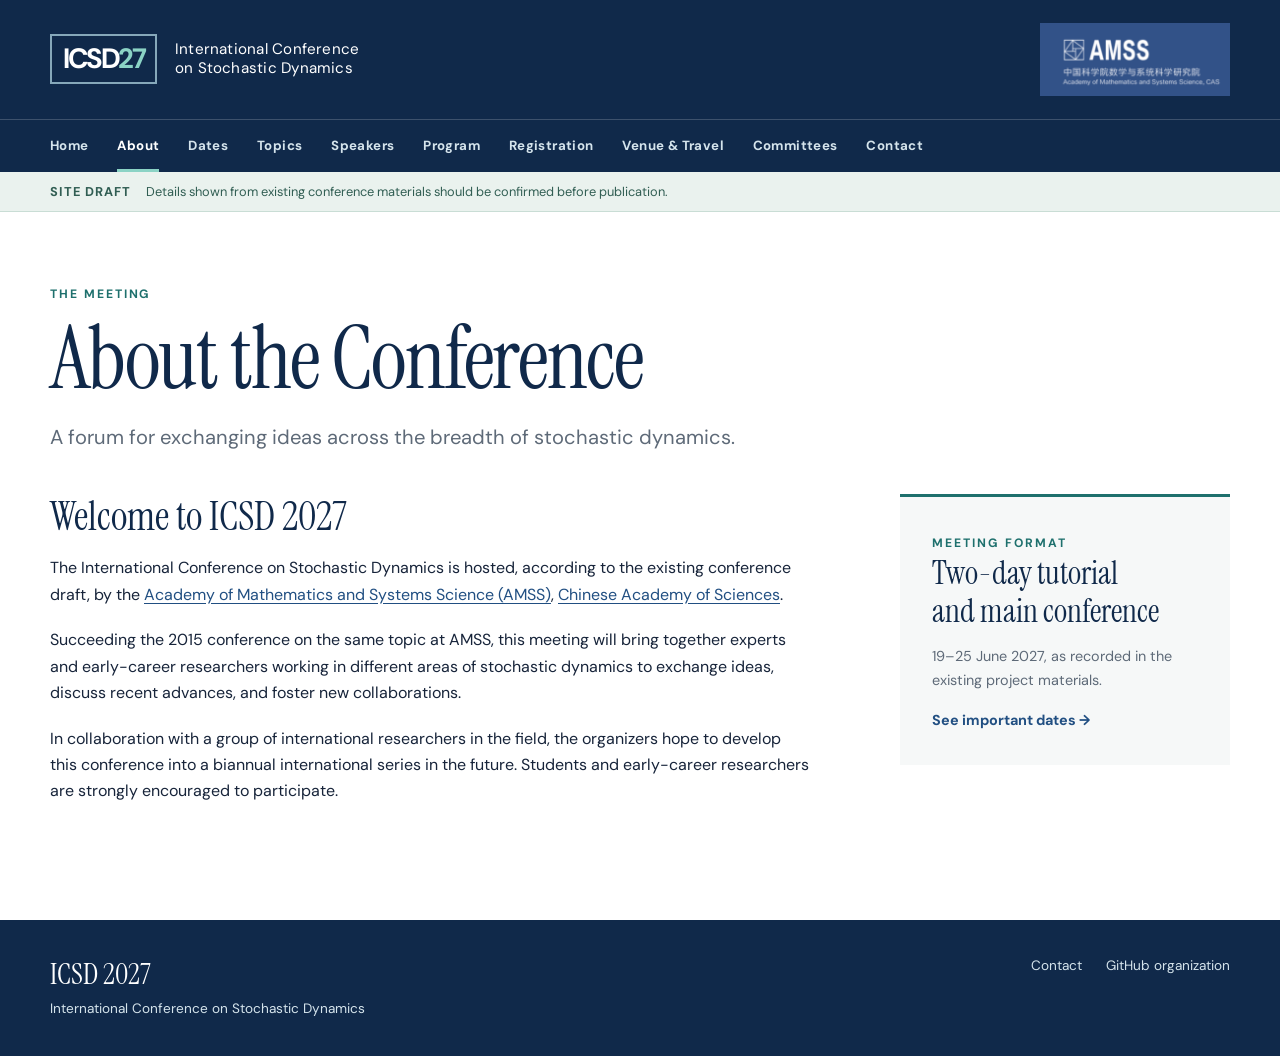
==== about.html @ 12ec457f "Prepare ICSD 2027 conference website draft" ====
<!doctype html>
<html lang="en">
<head>
  <meta charset="utf-8">
  <meta name="viewport" content="width=device-width, initial-scale=1">
  <meta name="description" content="ICSD 2027 — International Conference on Stochastic Dynamics. Conference information, program, speakers, registration and travel.">
  <title>About the Conference | ICSD 2027</title>
  <link rel="stylesheet" href="style.css">
</head>
<body>
  <a class="skip-link" href="#main">Skip to main content</a>
  <header class="site-header">
    <div class="container header-inner">
      <a class="brand" href="index.html" aria-label="ICSD 2027 home">
        <span class="brand-mark">ICSD<span>27</span></span>
        <span class="brand-name">International Conference<br>on Stochastic Dynamics</span>
      </a>
      <a class="host-logo" href="https://amss.cas.cn/" aria-label="Academy of Mathematics and Systems Science website">
        <img src="images/amss-logo.png" width="772" height="294" alt="Academy of Mathematics and Systems Science, CAS">
      </a>
    </div>
    <nav class="site-nav" aria-label="Main navigation"><div class="container"><ul><li><a href="index.html">Home</a></li>
<li><a href="about.html" aria-current="page">About</a></li>
<li><a href="dates.html">Dates</a></li>
<li><a href="topics.html">Topics</a></li>
<li><a href="speakers.html">Speakers</a></li>
<li><a href="program.html">Program</a></li>
<li><a href="registration.html">Registration</a></li>
<li><a href="travel-info.html">Venue &amp; Travel</a></li>
<li><a href="committees.html">Committees</a></li>
<li><a href="contact.html">Contact</a></li></ul></div></nav>
  </header>
  <div class="review-strip"><div class="container"><strong>Site draft</strong><span>Details shown from existing conference materials should be confirmed before publication.</span></div></div>
  <main id="main" tabindex="-1">
    <div class="container page-heading">
      <p class="eyebrow">The meeting</p>
      <h1>About the Conference</h1>
      <p class="lead">A forum for exchanging ideas across the breadth of stochastic dynamics.</p>
    </div>
    
<section class="container reading-layout"><div class="reading-main"><h2>Welcome to ICSD 2027</h2><p>The International Conference on Stochastic Dynamics is hosted, according to the existing conference draft, by the <a href="https://amss.cas.cn/">Academy of Mathematics and Systems Science (AMSS)</a>, <a href="https://english.cas.cn/">Chinese Academy of Sciences</a>.</p><p>Succeeding the 2015 conference on the same topic at AMSS, this meeting will bring together experts and early-career researchers working in different areas of stochastic dynamics to exchange ideas, discuss recent advances, and foster new collaborations.</p><p>In collaboration with a group of international researchers in the field, the organizers hope to develop this conference into a biannual international series in the future. Students and early-career researchers are strongly encouraged to participate.</p></div><aside class="side-note"><span class="fact-label">Meeting format</span><strong>Two-day tutorial<br>and main conference</strong><p>19–25 June 2027, as recorded in the existing project materials.</p><a href="dates.html">See important dates <span aria-hidden="true">→</span></a></aside></section>

  </main>
  <footer class="site-footer"><div class="container footer-inner"><div><a class="footer-brand" href="index.html">ICSD 2027</a><p>International Conference on Stochastic Dynamics</p></div><div class="footer-links"><a href="contact.html">Contact</a><a href="https://github.com/ICSD-2027">GitHub organization</a></div></div></footer>
</body>
</html>
---- style.css ----
@import url('https://fonts.googleapis.com/css2?family=DM+Sans:wght@400;500;600;700&family=Instrument+Serif:ital@0;1&display=swap');
:root {
  color-scheme:light;
  --navy:#10294a;
  --blue:#214f82;
  --teal:#1e706d;
  --ink:#17243a;
  --muted:#5e6a78;
  --line:#dce5ec;
  --paper:#f6f8f8;
  --white:#fff;
  --serif:'Instrument Serif',Georgia,serif;
  --sans:'DM Sans',Arial,sans-serif
}
* {
  box-sizing:border-box
}
html {
  scroll-behavior:smooth
}
body {
  min-height:100vh;
  display:flex;
  flex-direction:column;
  margin:0;
  color:var(--ink);
  background:var(--white);
  font:16px/1.65 var(--sans)
}
a {
  color:var(--blue);
  text-underline-offset:.2em
}
a:hover {
  color:var(--teal)
}
:focus-visible {
  outline:3px solid #d69b4d;
  outline-offset:4px
}
img {
  max-width:100%;
  height:auto
}
.container {
  width:min(100% - 3rem,1180px);
  margin-inline:auto
}
.skip-link {
  position:absolute;
  z-index:9;
  top:.5rem;
  left:.5rem;
  padding:.65rem 1rem;
  background:#fff;
  transform:translateY(-160%)
}
.skip-link:focus {
  transform:none
}
.site-header {
  background:var(--navy);
  color:#fff
}
.header-inner {
  display:flex;
  justify-content:space-between;
  align-items:center;
  gap:2rem;
  padding-block:1.45rem
}
.brand {
  display:flex;
  align-items:center;
  gap:1.1rem;
  color:#fff;
  text-decoration:none
}
.brand:hover,.site-nav a:hover,.footer-brand:hover {
  color:#fff
}
.brand-mark {
  font-size:1.75rem;
  font-weight:700;
  letter-spacing:-.09em;
  line-height:1;
  border:2px solid #86a8ba;
  padding:.55rem .7rem .57rem;
  white-space:nowrap
}
.brand-mark span {
  color:#8bd3c5
}
.brand-name {
  font-size:.95rem;
  line-height:1.3;
  letter-spacing:.015em
}
.host-logo {
  display:block;
  width:190px;
  flex:none
}
.host-logo img {
  display:block;
  width:100%
}
.site-nav {
  border-top:1px solid #ffffff30
}
.site-nav ul {
  display:flex;
  gap:1.8rem;
  margin:0;
  padding:0;
  list-style:none;
  overflow-x:auto;
  scrollbar-width:thin
}
.site-nav a {
  display:block;
  white-space:nowrap;
  padding:.95rem 0 .75rem;
  border-bottom:3px solid transparent;
  color:#d5e4ec;
  font-size:.83rem;
  font-weight:700;
  letter-spacing:.03em;
  text-decoration:none
}
.site-nav a[aria-current=page],.site-nav a:hover {
  border-bottom-color:#8bd3c5;
  color:#fff
}
.review-strip {
  background:#eaf2ee;
  border-bottom:1px solid #c9ddd5;
  color:#315e53;
  font-size:.8rem
}
.review-strip .container {
  display:flex;
  gap:.9rem;
  align-items:center;
  padding-block:.55rem
}
.review-strip strong {
  text-transform:uppercase;
  letter-spacing:.08em;
  white-space:nowrap
}
.page-heading {
  padding-block:4.5rem 2.5rem
}
.eyebrow,.section-kicker,.fact-label,.program-number {
  margin:0 0 .75rem;
  color:var(--teal);
  font-size:.76rem;
  font-weight:700;
  letter-spacing:.16em;
  text-transform:uppercase
}
.page-heading h1 {
  max-width:900px;
  margin:0;
  color:var(--navy);
  font:clamp(3rem,6.8vw,6.25rem)/.98 var(--serif);
  letter-spacing:-.025em
}
.lead {
  max-width:720px;
  margin:1.35rem 0 0;
  color:var(--muted);
  font-size:clamp(1.05rem,1.6vw,1.26rem);
  line-height:1.55
}
.hero-grid {
  display:grid;
  grid-template-columns:1.05fr .95fr;
  min-height:430px;
  background:var(--paper);
  overflow:hidden
}
.hero-copy {
  padding:clamp(2rem,5vw,4.5rem)
}
.hero-copy p:not(.section-kicker) {
  max-width:64ch;
  margin:0 0 1.1rem
}
.hero-copy p+p {
  margin-top:.8rem
}
.actions {
  display:flex;
  align-items:center;
  flex-wrap:wrap;
  gap:1.6rem;
  margin-top:2rem
}
.button {
  display:inline-flex;
  gap:2rem;
  align-items:center;
  background:var(--navy);
  color:#fff;
  padding:.8rem 1.15rem;
  text-decoration:none;
  font-size:.9rem;
  font-weight:700
}
.button:hover {
  background:var(--blue);
  color:#fff
}
.text-link {
  font-size:.9rem;
  font-weight:700;
  text-decoration:none
}
.text-link span {
  padding-left:.35rem
}
.hero-art {
  position:relative;
  min-height:320px;
  background:linear-gradient(145deg,#153a62,#0d2746 65%,#174a62);
  overflow:hidden
}
.hero-art:after {
  content:'';
  position:absolute;
  inset:0;
  background:radial-gradient(circle at 74% 32%,#7bbeb455,transparent 35%)
}
.orbit {
  position:absolute;
  left:50%;
  top:51%;
  width:66%;
  aspect-ratio:1;
  border:1px solid #a8dad080;
  border-radius:50%;
  transform:translate(-50%,-50%) rotate(-24deg)
}
.orbit:before {
  content:'';
  position:absolute;
  top:12%;
  left:12%;
  width:12px;
  aspect-ratio:1;
  background:#a8dad0;
  border-radius:50%
}
.orbit-two {
  width:95%;
  transform:translate(-50%,-50%) rotate(87deg);
  border-color:#a8dad050
}
.orbit-three {
  width:130%;
  transform:translate(-50%,-50%) rotate(210deg);
  border-color:#a8dad030
}
.art-label {
  position:absolute;
  z-index:1;
  right:8%;
  bottom:9%;
  color:#dcece8;
  font-size:.8rem;
  font-weight:700;
  line-height:1.2;
  letter-spacing:.22em;
  text-align:right
}
.facts {
  display:grid;
  grid-template-columns:repeat(3,1fr);
  border-bottom:1px solid var(--line)
}
.facts>div {
  padding:1.9rem 1.5rem 1.9rem 0
}
.facts>div+div {
  padding-left:1.5rem;
  border-left:1px solid var(--line)
}
.facts strong,.side-note strong {
  display:block;
  color:var(--navy);
  font:clamp(1.5rem,2.5vw,2.1rem)/1.18 var(--serif)
}
.facts small {
  display:block;
  color:var(--muted);
  font-size:.8rem;
  margin-top:.5rem
}
.section-block {
  padding-block:4.5rem
}
.top-tight {
  padding-top:0
}
.section-head {
  display:flex;
  justify-content:space-between;
  align-items:end;
  gap:3rem;
  margin-bottom:1.5rem
}
.section-head h2,.host-panel h2 {
  margin:0;
  color:var(--navy);
  font:clamp(2.2rem,4vw,3.6rem)/1.05 var(--serif)
}
.section-head>p {
  max-width:380px;
  color:var(--muted);
  margin:0
}
.card-grid {
  display:grid;
  grid-template-columns:repeat(4,1fr);
  gap:1px;
  background:var(--line);
  border:1px solid var(--line)
}
.feature-card {
  position:relative;
  min-height:225px;
  padding:1.55rem;
  background:#fff;
  text-decoration:none
}
.feature-card:hover {
  background:#f1f7f5
}
.feature-card span {
  color:var(--teal);
  font-size:.75rem;
  font-weight:700
}
.feature-card h3 {
  margin:2.1rem 0 .4rem;
  color:var(--navy);
  font:1.8rem/1.12 var(--serif)
}
.feature-card p {
  margin:0;
  color:var(--muted);
  font-size:.88rem
}
.feature-card b {
  position:absolute;
  top:1.3rem;
  right:1.5rem;
  font-size:1.2rem
}
.host-panel {
  display:flex;
  justify-content:space-between;
  align-items:center;
  gap:2rem;
  margin-bottom:5rem;
  padding:2.2rem 2.5rem;
  background:#eaf2ee
}
.host-panel h2 {
  font-size:2.3rem
}
.host-panel p:last-child {
  margin:.6rem 0 0;
  color:var(--muted)
}
.reading-layout {
  display:grid;
  grid-template-columns:minmax(0,1.5fr) minmax(260px,.65fr);
  gap:clamp(2rem,7vw,7rem);
  padding-bottom:6rem
}
.reading-main {
  max-width:70ch
}
.reading-main h2 {
  margin:0 0 1.1rem;
  color:var(--navy);
  font:2.5rem/1.1 var(--serif)
}
.reading-main h2:not(:first-child) {
  margin-top:2.5rem
}
.reading-main p {
  margin:0 0 1.2rem
}
.side-note {
  align-self:start;
  padding:2rem;
  background:var(--paper);
  border-top:3px solid var(--teal)
}
.side-note p {
  color:var(--muted);
  font-size:.9rem
}
.side-note a,.program-panel a {
  font-size:.9rem;
  font-weight:700;
  text-decoration:none
}
.inline-pending {
  color:#995b23;
  font-weight:700
}
.timeline {
  border-top:1px solid var(--line)
}
.timeline-row {
  display:grid;
  grid-template-columns:220px 1fr auto;
  align-items:start;
  gap:2rem;
  padding:1.8rem 0;
  border-bottom:1px solid var(--line)
}
.timeline-date {
  color:var(--navy);
  font-weight:700
}
.timeline-row h2 {
  margin:0;
  color:var(--navy);
  font:1.9rem/1.1 var(--serif)
}
.timeline-row p {
  margin:.45rem 0 0;
  color:var(--muted)
}
.status {
  padding:.25rem .6rem;
  border:1px solid #dfbe9c;
  color:#925d2e;
  font-size:.72rem;
  font-weight:700;
  text-transform:uppercase;
  white-space:nowrap
}
.status-draft {
  border-color:#c4d8d3;
  color:#357167
}
.person-grid,.program-grid,.info-grid,.committee-grid {
  display:grid;
  grid-template-columns:repeat(2,1fr);
  gap:1rem
}
.person-card,.program-panel,.info-card,.committee-panel {
  padding:1.7rem;
  border:1px solid var(--line)
}
.person-card h3,.info-card h2,.program-panel h2,.committee-panel h2 {
  margin:0;
  color:var(--navy);
  font:2rem/1.1 var(--serif)
}
.person-card p,.info-card p,.program-panel p {
  margin:.7rem 0 0;
  color:var(--muted)
}
.subtle-note {
  color:var(--muted);
  font-size:.9rem;
  margin:1.6rem 0 0
}
.first-note {
  margin:0 0 1.4rem
}
.program-panel {
  min-height:260px;
  padding:2rem
}
.program-panel h2 {
  margin:2rem 0 .8rem
}
.program-panel a {
  display:inline-block;
  margin-top:1.3rem
}
.info-grid {
  grid-template-columns:repeat(3,1fr)
}
.info-card h2 {
  margin:1.3rem 0 0
}
.committee-panel h2 {
  margin-bottom:1.3rem
}
.committee-panel ul {
  list-style:none;
  padding:0;
  margin:0
}
.committee-panel li {
  padding:.55rem 0;
  border-top:1px solid var(--line);
  font-weight:700
}
.committee-panel li small {
  display:block;
  color:var(--muted);
  font-size:.8rem;
  font-weight:400
}
.committee-panel em {
  margin-left:.4rem;
  color:var(--teal);
  font-size:.75rem;
  font-style:normal;
  font-weight:700;
  text-transform:uppercase
}
.site-footer {
  margin-top:auto;
  background:var(--navy);
  color:#d5e4ec
}
.footer-inner {
  display:flex;
  justify-content:space-between;
  gap:2rem;
  padding-block:2.2rem
}
.footer-brand {
  color:#fff;
  font:1.8rem var(--serif);
  text-decoration:none
}
.footer-inner p {
  margin:.3rem 0 0;
  font-size:.85rem
}
.footer-links {
  display:flex;
  align-items:start;
  gap:1.5rem
}
.footer-links a {
  color:#d5e4ec;
  font-size:.85rem;
  text-decoration:none
}
@media(max-width:900px) {
  .site-nav ul {
  gap:1.25rem
}
.hero-grid {
  grid-template-columns:1fr 40%
}
.card-grid {
  grid-template-columns:repeat(2,1fr)
}
.info-grid {
  grid-template-columns:1fr 1fr
}
.timeline-row {
  grid-template-columns:180px 1fr
}
.timeline-row .status {
  grid-column:2;
  justify-self:start
}
}
@media(max-width:650px) {
  .container {
  width:min(100% - 2rem,1180px)
}
.header-inner {
  align-items:start;
  padding-block:1rem
}
.brand {
  gap:.65rem
}
.brand-mark {
  font-size:1.25rem;
  padding:.45rem .5rem
}
.brand-name {
  font-size:.74rem
}
.host-logo {
  width:110px
}
.site-nav ul {
  gap:1.1rem
}
.site-nav a {
  padding:.7rem 0 .6rem
}
.review-strip .container {
  align-items:start;
  gap:.5rem;
  flex-direction:column
}
.page-heading {
  padding-block:3rem 2rem
}
.page-heading h1 {
  font-size:clamp(2.8rem,12vw,4.5rem)
}
.hero-grid,.reading-layout {
  grid-template-columns:1fr
}
.hero-copy {
  padding:2rem
}
.hero-art {
  min-height:240px
}
.facts {
  grid-template-columns:1fr
}
.facts>div,.facts>div+div {
  padding:1.15rem 0;
  border-left:0;
  border-top:1px solid var(--line)
}
.facts>div:first-child {
  border-top:0
}
.section-block {
  padding-block:3rem
}
.top-tight {
  padding-top:0
}
.section-head {
  display:block
}
.section-head>p {
  margin-top:1rem
}
.card-grid,.person-grid,.program-grid,.info-grid,.committee-grid {
  grid-template-columns:1fr
}
.feature-card {
  min-height:185px
}
.feature-card h3 {
  margin-top:1.3rem
}
.host-panel {
  display:block;
  padding:1.6rem;
  margin-bottom:3rem
}
.host-panel .text-link {
  display:inline-block;
  margin-top:1.3rem
}
.reading-layout {
  gap:2rem;
  padding-bottom:3rem
}
.timeline-row {
  grid-template-columns:1fr;
  gap:.4rem
}
.timeline-row .status {
  grid-column:1;
  margin-top:.5rem
}
.footer-inner {
  display:block
}
.footer-links {
  margin-top:1.5rem
}
}
@media(prefers-reduced-motion:reduce) {
  html {
  scroll-behavior:auto
}
}
main {
  flex:1
}
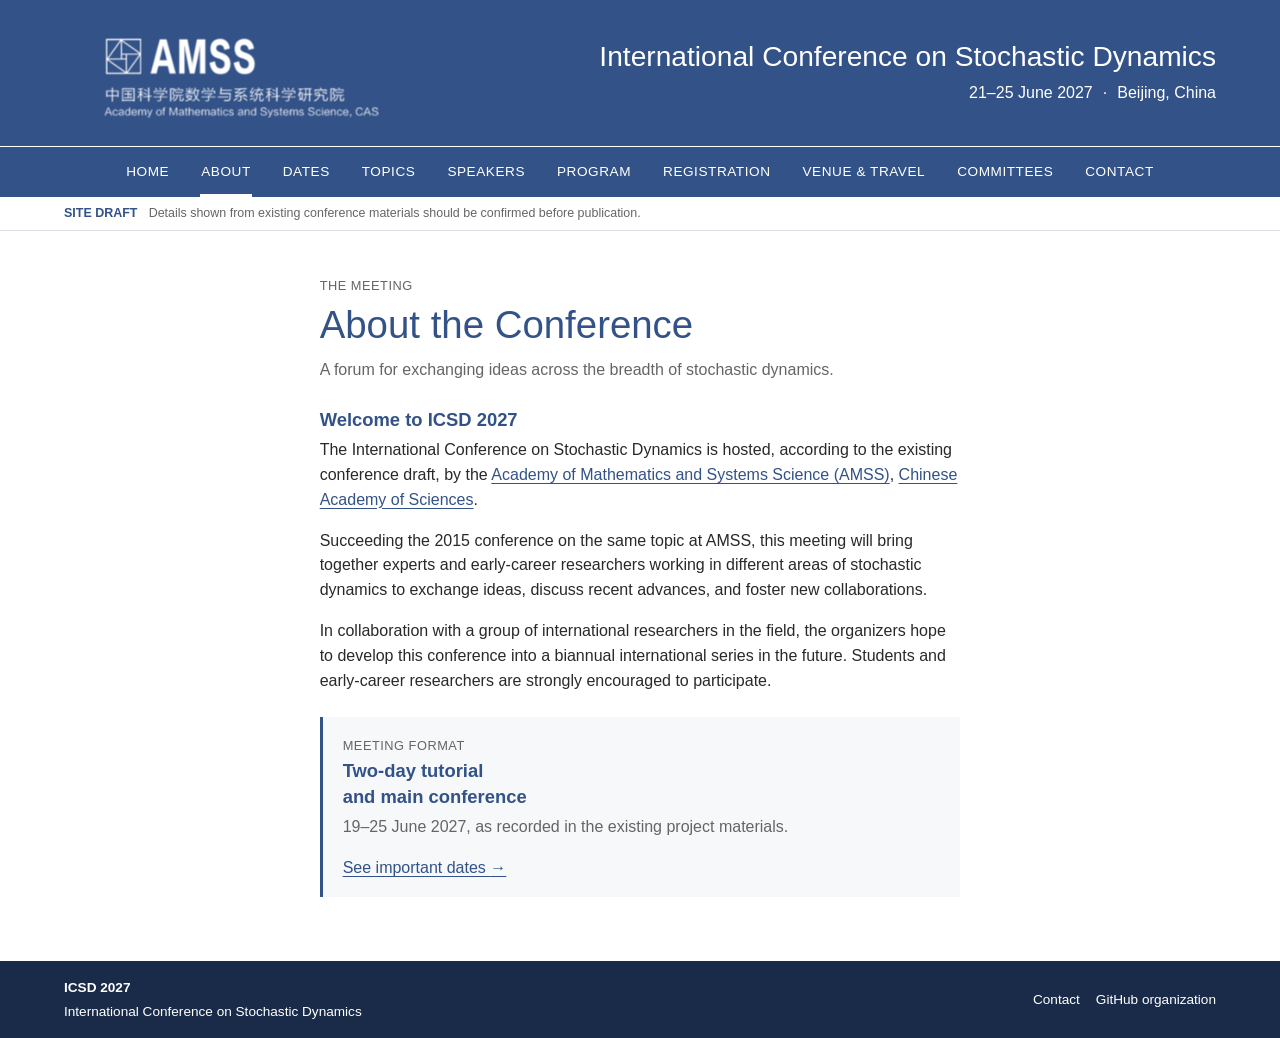
==== commit 2177b40f: "Restore simple conference site layout" ====
--- a/about.html
+++ b/about.html
@@ -11,13 +11,13 @@
   <a class="skip-link" href="#main">Skip to main content</a>
   <header class="site-header">
     <div class="container header-inner">
-      <a class="brand" href="index.html" aria-label="ICSD 2027 home">
-        <span class="brand-mark">ICSD<span>27</span></span>
-        <span class="brand-name">International Conference<br>on Stochastic Dynamics</span>
-      </a>
       <a class="host-logo" href="https://amss.cas.cn/" aria-label="Academy of Mathematics and Systems Science website">
         <img src="images/amss-logo.png" width="772" height="294" alt="Academy of Mathematics and Systems Science, CAS">
       </a>
+      <div class="event">
+        <a class="event-title" href="index.html">International Conference on Stochastic Dynamics</a>
+        <p>21–25 June 2027 <span aria-hidden="true">·</span> Beijing, China</p>
+      </div>
     </div>
     <nav class="site-nav" aria-label="Main navigation"><div class="container"><ul><li><a href="index.html">Home</a></li>
 <li><a href="about.html" aria-current="page">About</a></li>
--- a/style.css
+++ b/style.css
@@ -1,689 +1,176 @@
-@import url('https://fonts.googleapis.com/css2?family=DM+Sans:wght@400;500;600;700&family=Instrument+Serif:ital@0;1&display=swap');
 :root {
-  color-scheme:light;
-  --navy:#10294a;
-  --blue:#214f82;
-  --teal:#1e706d;
-  --ink:#17243a;
-  --muted:#5e6a78;
-  --line:#dce5ec;
-  --paper:#f6f8f8;
-  --white:#fff;
-  --serif:'Instrument Serif',Georgia,serif;
-  --sans:'DM Sans',Arial,sans-serif
+  color-scheme: light;
+  --conference-blue: #325288;
+  --conference-navy: #192b49;
+  --ink: #292929;
+  --muted: #656565;
+  --line: #d9dfe5;
 }
-* {
-  box-sizing:border-box
+
+* { box-sizing: border-box; }
+html { scroll-behavior: smooth; }
+body {
+  display: flex;
+  flex-direction: column;
+  min-height: 100vh;
+  margin: 0;
+  background: white;
+  color: var(--ink);
+  font: 1rem/1.55 Arial, Helvetica, sans-serif;
 }
-html {
-  scroll-behavior:smooth
+a { color: var(--conference-blue); text-underline-offset: .16em; }
+a:hover { color: var(--conference-navy); }
+:focus-visible {
+  outline: 3px solid white;
+  outline-offset: 3px;
+  box-shadow: 0 0 0 7px var(--conference-navy);
 }
-body {
-  min-height:100vh;
-  display:flex;
-  flex-direction:column;
-  margin:0;
-  color:var(--ink);
-  background:var(--white);
-  font:16px/1.65 var(--sans)
+.container { width: min(90%, 78rem); margin-inline: auto; }
+.skip-link {
+  position: absolute;
+  z-index: 5;
+  top: .5rem;
+  left: .5rem;
+  padding: .5rem 1rem;
+  background: white;
+  transform: translateY(-160%);
 }
-a {
-  color:var(--blue);
-  text-underline-offset:.2em
+.skip-link:focus { transform: none; }
+
+.site-header { background: var(--conference-blue); color: white; }
+.header-inner {
+  display: flex;
+  justify-content: space-between;
+  align-items: center;
+  gap: clamp(1.25rem, 3vw, 3rem);
+  padding-block: .6rem;
 }
-a:hover {
-  color:var(--teal)
+.host-logo { display: block; width: min(26vw, 21rem); flex-shrink: 0; }
+.host-logo img { display: block; width: 100%; height: auto; }
+.event { min-width: 0; text-align: right; }
+.event-title {
+  display: block;
+  color: white;
+  font-size: clamp(1.125rem, 2.2vw, 1.875rem);
+  line-height: 1.2;
+  text-decoration: none;
 }
-:focus-visible {
-  outline:3px solid #d69b4d;
-  outline-offset:4px
-}
-img {
-  max-width:100%;
-  height:auto
-}
-.container {
-  width:min(100% - 3rem,1180px);
-  margin-inline:auto
-}
-.skip-link {
-  position:absolute;
-  z-index:9;
-  top:.5rem;
-  left:.5rem;
-  padding:.65rem 1rem;
-  background:#fff;
-  transform:translateY(-160%)
-}
-.skip-link:focus {
-  transform:none
-}
-.site-header {
-  background:var(--navy);
-  color:#fff
-}
-.header-inner {
-  display:flex;
-  justify-content:space-between;
-  align-items:center;
-  gap:2rem;
-  padding-block:1.45rem
-}
-.brand {
-  display:flex;
-  align-items:center;
-  gap:1.1rem;
-  color:#fff;
-  text-decoration:none
-}
-.brand:hover,.site-nav a:hover,.footer-brand:hover {
-  color:#fff
-}
-.brand-mark {
-  font-size:1.75rem;
-  font-weight:700;
-  letter-spacing:-.09em;
-  line-height:1;
-  border:2px solid #86a8ba;
-  padding:.55rem .7rem .57rem;
-  white-space:nowrap
-}
-.brand-mark span {
-  color:#8bd3c5
-}
-.brand-name {
-  font-size:.95rem;
-  line-height:1.3;
-  letter-spacing:.015em
-}
-.host-logo {
-  display:block;
-  width:190px;
-  flex:none
-}
-.host-logo img {
-  display:block;
-  width:100%
-}
-.site-nav {
-  border-top:1px solid #ffffff30
-}
+.event-title:hover { color: white; text-decoration: underline; }
+.event p { margin: .4rem 0 0; }
+.event p span { padding-inline: .35rem; }
+.site-nav { border-top: 1px solid white; }
 .site-nav ul {
-  display:flex;
-  gap:1.8rem;
-  margin:0;
-  padding:0;
-  list-style:none;
-  overflow-x:auto;
-  scrollbar-width:thin
+  display: flex;
+  flex-wrap: wrap;
+  justify-content: center;
+  gap: .2rem 1.8rem;
+  margin: 0;
+  padding: 0;
+  list-style: none;
 }
 .site-nav a {
-  display:block;
-  white-space:nowrap;
-  padding:.95rem 0 .75rem;
-  border-bottom:3px solid transparent;
-  color:#d5e4ec;
-  font-size:.83rem;
-  font-weight:700;
-  letter-spacing:.03em;
-  text-decoration:none
+  display: block;
+  padding: .9rem .1rem .7rem;
+  border-bottom: 3px solid transparent;
+  color: white;
+  font-size: .85rem;
+  letter-spacing: .04em;
+  text-decoration: none;
+  text-transform: uppercase;
 }
-.site-nav a[aria-current=page],.site-nav a:hover {
-  border-bottom-color:#8bd3c5;
-  color:#fff
+.site-nav a[aria-current], .site-nav a:hover { border-bottom-color: white; color: white; }
+.review-strip { border-bottom: 1px solid var(--line); color: var(--muted); font-size: .78rem; }
+.review-strip .container { display: flex; gap: .7rem; padding-block: .45rem; }
+.review-strip strong { color: var(--conference-blue); text-transform: uppercase; white-space: nowrap; }
+
+main { flex: 1; }
+.page-heading, .simple-content { max-width: 72ch; margin-inline: auto; }
+.page-heading { padding-block: 2.8rem 1.5rem; }
+.eyebrow, .section-kicker, .fact-label, .program-number {
+  margin: 0 0 .4rem;
+  color: var(--muted);
+  font-size: .8rem;
+  letter-spacing: .04em;
+  text-transform: uppercase;
 }
-.review-strip {
-  background:#eaf2ee;
-  border-bottom:1px solid #c9ddd5;
-  color:#315e53;
-  font-size:.8rem
+.page-heading h1, .simple-content h1 {
+  margin: 0 0 .6rem;
+  color: var(--conference-blue);
+  font-size: clamp(1.8rem, 3vw, 2.4rem);
+  font-weight: 500;
+  line-height: 1.2;
 }
-.review-strip .container {
-  display:flex;
-  gap:.9rem;
-  align-items:center;
-  padding-block:.55rem
+.lead { margin: 0; color: var(--muted); }
+.simple-content { padding-block: 2.8rem 4rem; font-family: Georgia, 'Times New Roman', serif; line-height: 1.65; }
+.simple-content p { margin: 0 0 1rem; }
+.simple-content h2 { margin: 2rem 0 .7rem; color: var(--conference-blue); font: 600 1.1rem/1.4 Arial, sans-serif; }
+.simple-content strong { color: var(--conference-blue); }
+.home-links { columns: 2; margin: 0; padding-left: 1.25rem; font-family: Arial, sans-serif; font-size: .94rem; }
+.home-links li { margin-bottom: .45rem; break-inside: avoid; }
+
+.section-block, .reading-layout { max-width: 72ch; padding-bottom: 4rem; }
+.top-tight { padding-top: 0; }
+.section-head { margin-bottom: 1.25rem; }
+.section-head h2, .reading-main h2, .side-note strong,
+.person-card h3, .program-panel h2, .info-card h2, .committee-panel h2,
+.timeline-row h2 {
+  margin: 0 0 .35rem;
+  color: var(--conference-blue);
+  font-size: 1.15rem;
+  font-weight: 600;
+  line-height: 1.4;
 }
-.review-strip strong {
-  text-transform:uppercase;
-  letter-spacing:.08em;
-  white-space:nowrap
+.section-head p, .reading-main p, .side-note p,
+.person-card p, .program-panel p, .info-card p, .timeline-row p { margin: 0 0 1rem; }
+.reading-main h2:not(:first-child) { margin-top: 1.7rem; }
+.side-note { margin-top: 1.5rem; padding: 1rem 1.25rem; border-left: 3px solid var(--conference-blue); background: #f6f8fa; }
+.side-note strong { display: block; }
+.side-note p { color: var(--muted); }
+.inline-pending { color: #89521c; font-weight: 600; }
+.subtle-note { color: var(--muted); font-size: .9rem; }
+.first-note { margin: 0 0 1.2rem; }
+
+.timeline-row { display: grid; grid-template-columns: 11rem 1fr; gap: 1rem; padding: 1rem 0; border-top: 1px solid var(--line); }
+.timeline-date { color: var(--conference-blue); font-weight: 600; }
+.timeline-row p { color: var(--muted); }
+.status { grid-column: 2; justify-self: start; color: #89521c; font-size: .8rem; }
+.status-draft { color: var(--muted); }
+.person-grid, .program-grid, .info-grid, .committee-grid { display: grid; grid-template-columns: repeat(2, minmax(0, 1fr)); gap: 1.4rem 2rem; }
+.person-card, .program-panel, .info-card, .committee-panel { padding: 0; }
+.person-card p, .program-panel p, .info-card p { color: var(--muted); }
+.info-grid { grid-template-columns: repeat(3, minmax(0, 1fr)); }
+.committee-panel ul { margin: 0; padding: 0; list-style: none; }
+.committee-panel li { margin: 0 0 .35rem; font-size: .9rem; }
+.committee-panel li small { display: block; color: var(--muted); font-size: .82rem; font-style: italic; }
+.committee-panel li em { color: var(--conference-blue); font-size: .8rem; font-style: normal; }
+.program-number { display: block; }
+
+.site-footer { background: var(--conference-navy); color: white; font-size: .85rem; }
+.footer-inner { display: flex; justify-content: space-between; gap: 1rem; padding-block: 1rem; }
+.footer-brand, .footer-links a { color: white; text-decoration: none; }
+.footer-brand { font-weight: 700; }
+.footer-inner p { margin: .2rem 0 0; }
+.footer-links { display: flex; align-items: center; flex-wrap: wrap; gap: 1rem; }
+
+@media (max-width: 45rem) {
+  .header-inner { flex-direction: column; align-items: stretch; gap: .75rem; padding-block: 1rem; }
+  .host-logo { width: min(75%, 17rem); }
+  .event { align-self: flex-end; }
+  .event-title { font-size: clamp(1rem, 4vw, 1.4rem); }
+  .site-nav ul { gap: .1rem 1rem; }
+  .site-nav a { padding: .65rem 0 .45rem; font-size: .78rem; }
+  .review-strip .container { display: block; }
+  .review-strip strong { margin-right: .5rem; }
+  .page-heading, .simple-content { padding-block: 2rem 1.3rem; }
+  .simple-content { padding-bottom: 3rem; }
+  .home-links { columns: 1; }
+  .timeline-row, .person-grid, .program-grid, .info-grid, .committee-grid { grid-template-columns: 1fr; }
+  .timeline-row { gap: .2rem; }
+  .status { grid-column: 1; }
+  .footer-inner { display: block; }
+  .footer-links { margin-top: .8rem; }
 }
-.page-heading {
-  padding-block:4.5rem 2.5rem
+
+@media (prefers-reduced-motion: reduce) {
+  html { scroll-behavior: auto; }
 }
-.eyebrow,.section-kicker,.fact-label,.program-number {
-  margin:0 0 .75rem;
-  color:var(--teal);
-  font-size:.76rem;
-  font-weight:700;
-  letter-spacing:.16em;
-  text-transform:uppercase
-}
-.page-heading h1 {
-  max-width:900px;
-  margin:0;
-  color:var(--navy);
-  font:clamp(3rem,6.8vw,6.25rem)/.98 var(--serif);
-  letter-spacing:-.025em
-}
-.lead {
-  max-width:720px;
-  margin:1.35rem 0 0;
-  color:var(--muted);
-  font-size:clamp(1.05rem,1.6vw,1.26rem);
-  line-height:1.55
-}
-.hero-grid {
-  display:grid;
-  grid-template-columns:1.05fr .95fr;
-  min-height:430px;
-  background:var(--paper);
-  overflow:hidden
-}
-.hero-copy {
-  padding:clamp(2rem,5vw,4.5rem)
-}
-.hero-copy p:not(.section-kicker) {
-  max-width:64ch;
-  margin:0 0 1.1rem
-}
-.hero-copy p+p {
-  margin-top:.8rem
-}
-.actions {
-  display:flex;
-  align-items:center;
-  flex-wrap:wrap;
-  gap:1.6rem;
-  margin-top:2rem
-}
-.button {
-  display:inline-flex;
-  gap:2rem;
-  align-items:center;
-  background:var(--navy);
-  color:#fff;
-  padding:.8rem 1.15rem;
-  text-decoration:none;
-  font-size:.9rem;
-  font-weight:700
-}
-.button:hover {
-  background:var(--blue);
-  color:#fff
-}
-.text-link {
-  font-size:.9rem;
-  font-weight:700;
-  text-decoration:none
-}
-.text-link span {
-  padding-left:.35rem
-}
-.hero-art {
-  position:relative;
-  min-height:320px;
-  background:linear-gradient(145deg,#153a62,#0d2746 65%,#174a62);
-  overflow:hidden
-}
-.hero-art:after {
-  content:'';
-  position:absolute;
-  inset:0;
-  background:radial-gradient(circle at 74% 32%,#7bbeb455,transparent 35%)
-}
-.orbit {
-  position:absolute;
-  left:50%;
-  top:51%;
-  width:66%;
-  aspect-ratio:1;
-  border:1px solid #a8dad080;
-  border-radius:50%;
-  transform:translate(-50%,-50%) rotate(-24deg)
-}
-.orbit:before {
-  content:'';
-  position:absolute;
-  top:12%;
-  left:12%;
-  width:12px;
-  aspect-ratio:1;
-  background:#a8dad0;
-  border-radius:50%
-}
-.orbit-two {
-  width:95%;
-  transform:translate(-50%,-50%) rotate(87deg);
-  border-color:#a8dad050
-}
-.orbit-three {
-  width:130%;
-  transform:translate(-50%,-50%) rotate(210deg);
-  border-color:#a8dad030
-}
-.art-label {
-  position:absolute;
-  z-index:1;
-  right:8%;
-  bottom:9%;
-  color:#dcece8;
-  font-size:.8rem;
-  font-weight:700;
-  line-height:1.2;
-  letter-spacing:.22em;
-  text-align:right
-}
-.facts {
-  display:grid;
-  grid-template-columns:repeat(3,1fr);
-  border-bottom:1px solid var(--line)
-}
-.facts>div {
-  padding:1.9rem 1.5rem 1.9rem 0
-}
-.facts>div+div {
-  padding-left:1.5rem;
-  border-left:1px solid var(--line)
-}
-.facts strong,.side-note strong {
-  display:block;
-  color:var(--navy);
-  font:clamp(1.5rem,2.5vw,2.1rem)/1.18 var(--serif)
-}
-.facts small {
-  display:block;
-  color:var(--muted);
-  font-size:.8rem;
-  margin-top:.5rem
-}
-.section-block {
-  padding-block:4.5rem
-}
-.top-tight {
-  padding-top:0
-}
-.section-head {
-  display:flex;
-  justify-content:space-between;
-  align-items:end;
-  gap:3rem;
-  margin-bottom:1.5rem
-}
-.section-head h2,.host-panel h2 {
-  margin:0;
-  color:var(--navy);
-  font:clamp(2.2rem,4vw,3.6rem)/1.05 var(--serif)
-}
-.section-head>p {
-  max-width:380px;
-  color:var(--muted);
-  margin:0
-}
-.card-grid {
-  display:grid;
-  grid-template-columns:repeat(4,1fr);
-  gap:1px;
-  background:var(--line);
-  border:1px solid var(--line)
-}
-.feature-card {
-  position:relative;
-  min-height:225px;
-  padding:1.55rem;
-  background:#fff;
-  text-decoration:none
-}
-.feature-card:hover {
-  background:#f1f7f5
-}
-.feature-card span {
-  color:var(--teal);
-  font-size:.75rem;
-  font-weight:700
-}
-.feature-card h3 {
-  margin:2.1rem 0 .4rem;
-  color:var(--navy);
-  font:1.8rem/1.12 var(--serif)
-}
-.feature-card p {
-  margin:0;
-  color:var(--muted);
-  font-size:.88rem
-}
-.feature-card b {
-  position:absolute;
-  top:1.3rem;
-  right:1.5rem;
-  font-size:1.2rem
-}
-.host-panel {
-  display:flex;
-  justify-content:space-between;
-  align-items:center;
-  gap:2rem;
-  margin-bottom:5rem;
-  padding:2.2rem 2.5rem;
-  background:#eaf2ee
-}
-.host-panel h2 {
-  font-size:2.3rem
-}
-.host-panel p:last-child {
-  margin:.6rem 0 0;
-  color:var(--muted)
-}
-.reading-layout {
-  display:grid;
-  grid-template-columns:minmax(0,1.5fr) minmax(260px,.65fr);
-  gap:clamp(2rem,7vw,7rem);
-  padding-bottom:6rem
-}
-.reading-main {
-  max-width:70ch
-}
-.reading-main h2 {
-  margin:0 0 1.1rem;
-  color:var(--navy);
-  font:2.5rem/1.1 var(--serif)
-}
-.reading-main h2:not(:first-child) {
-  margin-top:2.5rem
-}
-.reading-main p {
-  margin:0 0 1.2rem
-}
-.side-note {
-  align-self:start;
-  padding:2rem;
-  background:var(--paper);
-  border-top:3px solid var(--teal)
-}
-.side-note p {
-  color:var(--muted);
-  font-size:.9rem
-}
-.side-note a,.program-panel a {
-  font-size:.9rem;
-  font-weight:700;
-  text-decoration:none
-}
-.inline-pending {
-  color:#995b23;
-  font-weight:700
-}
-.timeline {
-  border-top:1px solid var(--line)
-}
-.timeline-row {
-  display:grid;
-  grid-template-columns:220px 1fr auto;
-  align-items:start;
-  gap:2rem;
-  padding:1.8rem 0;
-  border-bottom:1px solid var(--line)
-}
-.timeline-date {
-  color:var(--navy);
-  font-weight:700
-}
-.timeline-row h2 {
-  margin:0;
-  color:var(--navy);
-  font:1.9rem/1.1 var(--serif)
-}
-.timeline-row p {
-  margin:.45rem 0 0;
-  color:var(--muted)
-}
-.status {
-  padding:.25rem .6rem;
-  border:1px solid #dfbe9c;
-  color:#925d2e;
-  font-size:.72rem;
-  font-weight:700;
-  text-transform:uppercase;
-  white-space:nowrap
-}
-.status-draft {
-  border-color:#c4d8d3;
-  color:#357167
-}
-.person-grid,.program-grid,.info-grid,.committee-grid {
-  display:grid;
-  grid-template-columns:repeat(2,1fr);
-  gap:1rem
-}
-.person-card,.program-panel,.info-card,.committee-panel {
-  padding:1.7rem;
-  border:1px solid var(--line)
-}
-.person-card h3,.info-card h2,.program-panel h2,.committee-panel h2 {
-  margin:0;
-  color:var(--navy);
-  font:2rem/1.1 var(--serif)
-}
-.person-card p,.info-card p,.program-panel p {
-  margin:.7rem 0 0;
-  color:var(--muted)
-}
-.subtle-note {
-  color:var(--muted);
-  font-size:.9rem;
-  margin:1.6rem 0 0
-}
-.first-note {
-  margin:0 0 1.4rem
-}
-.program-panel {
-  min-height:260px;
-  padding:2rem
-}
-.program-panel h2 {
-  margin:2rem 0 .8rem
-}
-.program-panel a {
-  display:inline-block;
-  margin-top:1.3rem
-}
-.info-grid {
-  grid-template-columns:repeat(3,1fr)
-}
-.info-card h2 {
-  margin:1.3rem 0 0
-}
-.committee-panel h2 {
-  margin-bottom:1.3rem
-}
-.committee-panel ul {
-  list-style:none;
-  padding:0;
-  margin:0
-}
-.committee-panel li {
-  padding:.55rem 0;
-  border-top:1px solid var(--line);
-  font-weight:700
-}
-.committee-panel li small {
-  display:block;
-  color:var(--muted);
-  font-size:.8rem;
-  font-weight:400
-}
-.committee-panel em {
-  margin-left:.4rem;
-  color:var(--teal);
-  font-size:.75rem;
-  font-style:normal;
-  font-weight:700;
-  text-transform:uppercase
-}
-.site-footer {
-  margin-top:auto;
-  background:var(--navy);
-  color:#d5e4ec
-}
-.footer-inner {
-  display:flex;
-  justify-content:space-between;
-  gap:2rem;
-  padding-block:2.2rem
-}
-.footer-brand {
-  color:#fff;
-  font:1.8rem var(--serif);
-  text-decoration:none
-}
-.footer-inner p {
-  margin:.3rem 0 0;
-  font-size:.85rem
-}
-.footer-links {
-  display:flex;
-  align-items:start;
-  gap:1.5rem
-}
-.footer-links a {
-  color:#d5e4ec;
-  font-size:.85rem;
-  text-decoration:none
-}
-@media(max-width:900px) {
-  .site-nav ul {
-  gap:1.25rem
-}
-.hero-grid {
-  grid-template-columns:1fr 40%
-}
-.card-grid {
-  grid-template-columns:repeat(2,1fr)
-}
-.info-grid {
-  grid-template-columns:1fr 1fr
-}
-.timeline-row {
-  grid-template-columns:180px 1fr
-}
-.timeline-row .status {
-  grid-column:2;
-  justify-self:start
-}
-}
-@media(max-width:650px) {
-  .container {
-  width:min(100% - 2rem,1180px)
-}
-.header-inner {
-  align-items:start;
-  padding-block:1rem
-}
-.brand {
-  gap:.65rem
-}
-.brand-mark {
-  font-size:1.25rem;
-  padding:.45rem .5rem
-}
-.brand-name {
-  font-size:.74rem
-}
-.host-logo {
-  width:110px
-}
-.site-nav ul {
-  gap:1.1rem
-}
-.site-nav a {
-  padding:.7rem 0 .6rem
-}
-.review-strip .container {
-  align-items:start;
-  gap:.5rem;
-  flex-direction:column
-}
-.page-heading {
-  padding-block:3rem 2rem
-}
-.page-heading h1 {
-  font-size:clamp(2.8rem,12vw,4.5rem)
-}
-.hero-grid,.reading-layout {
-  grid-template-columns:1fr
-}
-.hero-copy {
-  padding:2rem
-}
-.hero-art {
-  min-height:240px
-}
-.facts {
-  grid-template-columns:1fr
-}
-.facts>div,.facts>div+div {
-  padding:1.15rem 0;
-  border-left:0;
-  border-top:1px solid var(--line)
-}
-.facts>div:first-child {
-  border-top:0
-}
-.section-block {
-  padding-block:3rem
-}
-.top-tight {
-  padding-top:0
-}
-.section-head {
-  display:block
-}
-.section-head>p {
-  margin-top:1rem
-}
-.card-grid,.person-grid,.program-grid,.info-grid,.committee-grid {
-  grid-template-columns:1fr
-}
-.feature-card {
-  min-height:185px
-}
-.feature-card h3 {
-  margin-top:1.3rem
-}
-.host-panel {
-  display:block;
-  padding:1.6rem;
-  margin-bottom:3rem
-}
-.host-panel .text-link {
-  display:inline-block;
-  margin-top:1.3rem
-}
-.reading-layout {
-  gap:2rem;
-  padding-bottom:3rem
-}
-.timeline-row {
-  grid-template-columns:1fr;
-  gap:.4rem
-}
-.timeline-row .status {
-  grid-column:1;
-  margin-top:.5rem
-}
-.footer-inner {
-  display:block
-}
-.footer-links {
-  margin-top:1.5rem
-}
-}
-@media(prefers-reduced-motion:reduce) {
-  html {
-  scroll-behavior:auto
-}
-}
-main {
-  flex:1
-}
